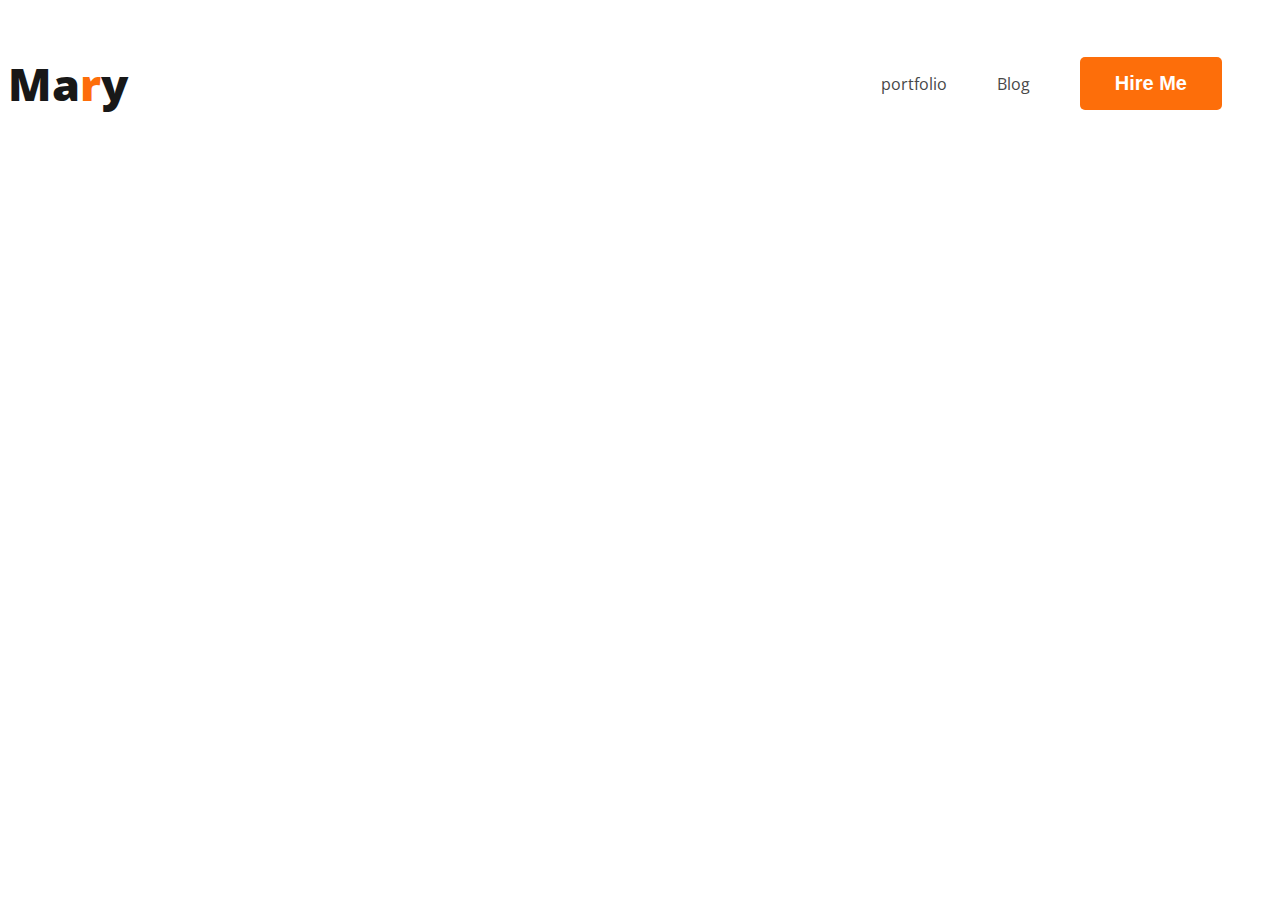
==== portfolio.html @ 8ea54c50 "puss this" ====
<!DOCTYPE html>
<html lang="en">
<head>
    <meta charset="UTF-8">
    <meta name="viewport" content="width=device-width, initial-scale=1.0">
    <title>Web developer portfolio</title>
    <link rel="preconnect" href="https://fonts.googleapis.com">
<link rel="preconnect" href="https://fonts.gstatic.com" crossorigin>
<link href="https://fonts.googleapis.com/css2?family=Open+Sans:wght@400;700;800&display=swap" rel="stylesheet">
    <link rel="stylesheet" href="styles/portfolio.css">
</head>
<body>
    <header>
        <nav>
            <h3 class="nav-title">Ma<span class="text-primary">r</span>y</h3>
            <ul>
                <li><a href="">portfolio</a></li>
                <li><a href="">Blog</a></li>
                <li><button class="btn-primary">Hire Me</button></li>
            </ul>
        </nav>
    </header>

    <main>

    </main>
    <footer>

    </footer>
</body>
</html>
---- styles/portfolio.css ----
/* common styles */
body {
    font-family: 'Lato', sans-serif;
    font-family: 'Open Sans', sans-serif;
}

.text-primary {
    color: #fd6e0A;
}

.btn-primary {
    border-radius: 5px;
    background: #fd6e0A;
    border: 0;
    color : white;
    font-size: 20px;
    font-weight: 700;
    padding: 15px 35px;

}

/* nav related styles */
nav {
    display: flex;
    justify-content: space-between;
    align-items: center;
}

.nav-title {
    color: #181818;
    font-size: 45px;
    font-weight: 800;
}

nav>ul {
    display: flex;
    align-items: center;

}

nav li {
    list-style: none;
    margin-right: 50px;
}

nav a {
    text-decoration: none;
    color: #474747;
}
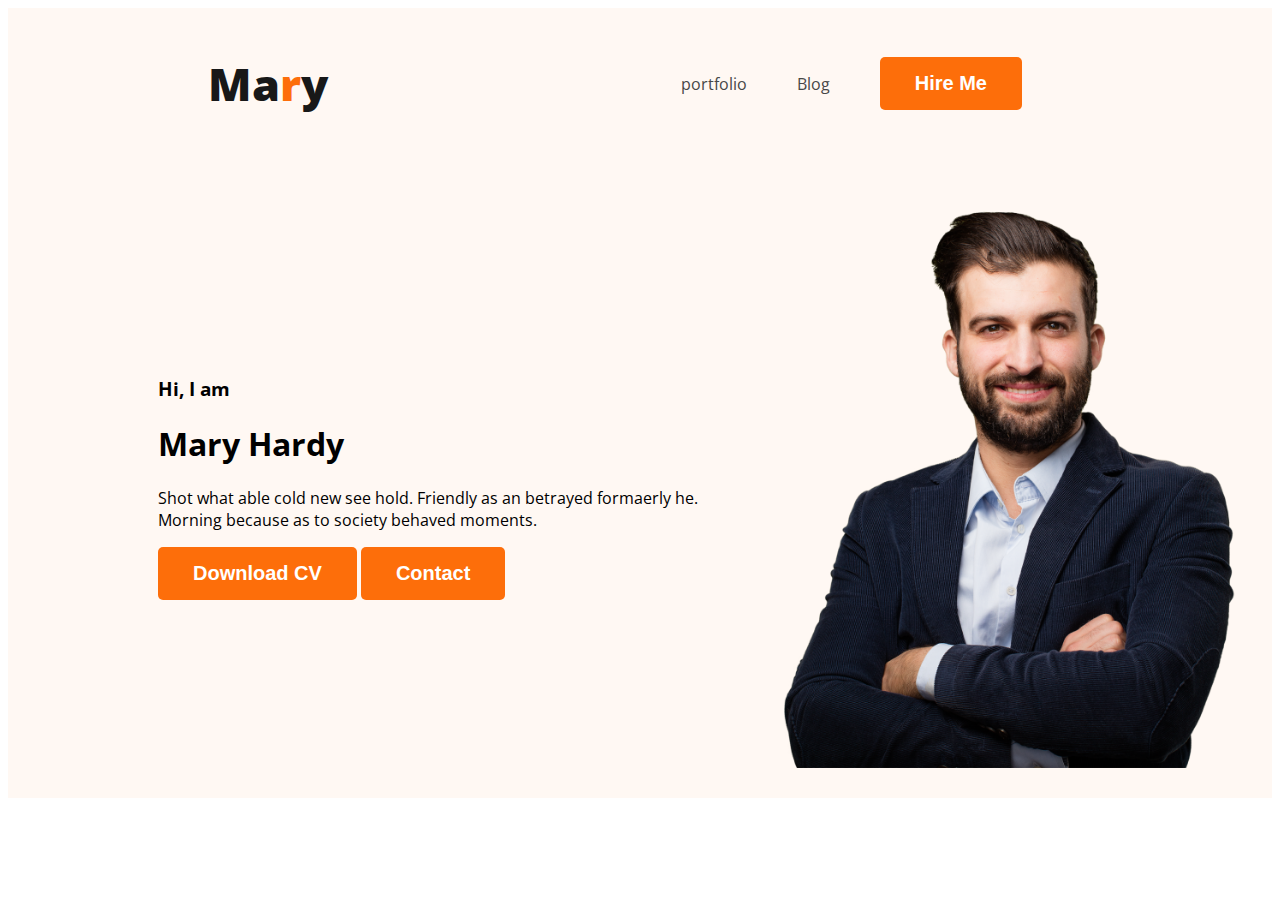
==== commit 165603e3: "add those line" ====
--- a/portfolio.html
+++ b/portfolio.html
@@ -10,7 +10,7 @@
     <link rel="stylesheet" href="styles/portfolio.css">
 </head>
 <body>
-    <header>
+    <header class="header">
         <nav>
             <h3 class="nav-title">Ma<span class="text-primary">r</span>y</h3>
             <ul>
@@ -19,6 +19,16 @@
                 <li><button class="btn-primary">Hire Me</button></li>
             </ul>
         </nav>
+        <div class="banner">
+            <div class="banner-content">
+                <h3 class="banner-greeting">Hi, I am</h3>
+                <h1 class="banner-title">Mary Hardy</h1>
+                <p>Shot what able cold new see hold. Friendly as an betrayed formaerly he. Morning because as to society behaved moments.</p>
+                <button class="btn-primary">Download CV</button>
+                <button class="btn-primary">Contact</button>
+            </div>
+            <img class="profile-pic" src="images/hardy.png" alt="">
+        </div>
     </header>
 
     <main>
--- a/styles/portfolio.css
+++ b/styles/portfolio.css
@@ -24,6 +24,7 @@
     display: flex;
     justify-content: space-between;
     align-items: center;
+    margin: 0 200px;
 }
 
 .nav-title {
@@ -46,4 +47,16 @@
 nav a {
     text-decoration: none;
     color: #474747;
+}
+/* header related styles */
+.header {
+    background-color: #FFF8F3;
+}
+.banner{
+    padding: 30px 30px 30px 150px;
+    display: flex;
+    align-items: center;
+}
+.banner .profile-pic{
+    width: 500px;
 }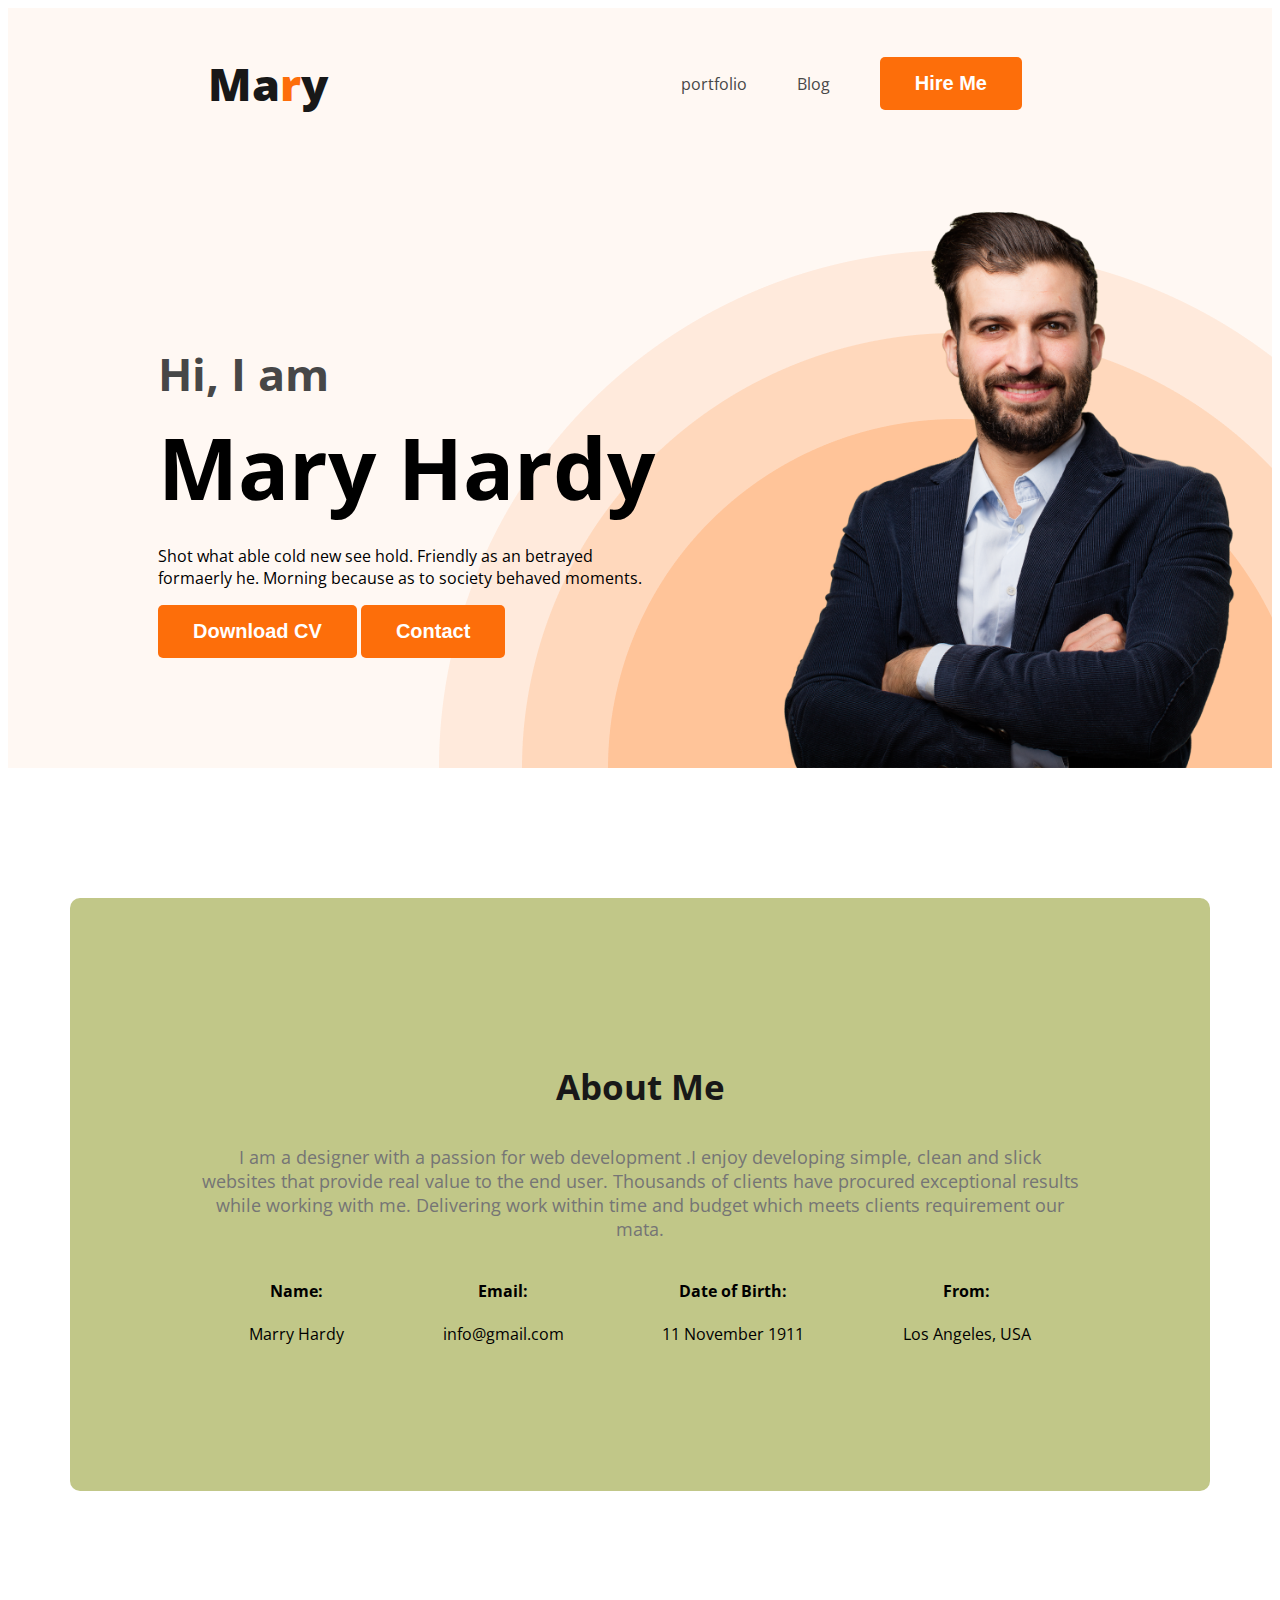
==== commit ae1e1e7f: "ami commit" ====
--- a/portfolio.html
+++ b/portfolio.html
@@ -23,7 +23,7 @@
             <div class="banner-content">
                 <h3 class="banner-greeting">Hi, I am</h3>
                 <h1 class="banner-title">Mary Hardy</h1>
-                <p>Shot what able cold new see hold. Friendly as an betrayed formaerly he. Morning because as to society behaved moments.</p>
+                <p class="banner-discription">Shot what able cold new see hold. Friendly as an betrayed formaerly he. Morning because as to society behaved moments.</p>
                 <button class="btn-primary">Download CV</button>
                 <button class="btn-primary">Contact</button>
             </div>
@@ -32,7 +32,28 @@
     </header>
 
     <main>
-
+     <section class="about">
+     <h3 class="section-title">About Me</h3>
+     <p class="section-description">I am a designer with a passion for web development .I enjoy developing simple, clean and slick websites that provide real value to the end user. Thousands of clients have procured exceptional results while working with me. Delivering work within time and budget which meets clients requirement our mata.</p>
+     <div class="about-info-container">
+           <div class="about-info">
+            <h4 class="info-title">Name:</h4>
+            <p class="info-description">Marry Hardy</p>
+           </div>
+           <div class="about-info">
+            <h4 class="info-title">Email:</h4>
+            <p class="info-description">info@gmail.com</p>
+           </div>
+           <div class="about-info">
+            <h4 class="info-title">Date of Birth:</h4>
+            <p class="info-description">11 November 1911</p>
+           </div>
+           <div class="about-info">
+            <h4 class="info-title">From:</h4>
+            <p class="info-description">Los Angeles, USA</p>
+           </div>
+     </div>
+    </section>
     </main>
     <footer>
 
--- a/styles/portfolio.css
+++ b/styles/portfolio.css
@@ -18,7 +18,17 @@
     padding: 15px 35px;
 
 }
-
+.section-title{
+    color: #181818;
+    text-align: center;
+    font-size: 35px;
+    font-weight: 700px;
+}
+.section-description{
+    color: #757575;
+    text-align: center;
+    font-size: 18px;
+}
 /* nav related styles */
 nav {
     display: flex;
@@ -51,12 +61,53 @@
 /* header related styles */
 .header {
     background-color: #FFF8F3;
+    background-image: url('../images/header_bg.png');
+    background-repeat: no-repeat;
+    background-position: bottom right;
 }
 .banner{
-    padding: 30px 30px 30px 150px;
+    padding: 30px 30px 0px 150px;
     display: flex;
     align-items: center;
+    justify-content: space-between;
+}
+.banner-content{
+    max-width: 500px;
 }
 .banner .profile-pic{
     width: 500px;
+}
+.banner-greeting{
+    font-size: 45px;
+    color: #474747;
+    margin-bottom: 0;
+}
+.banner-title {
+    font-size: 85px;
+    font-weight: 700;
+    margin-top: 5px;
+    margin-bottom: 20px;
+}
+.banner-discription{
+    margin-top: 0px;
+}
+/* Main section styles */
+main{
+    max-width: 1140px;
+    margin: 0 auto;
+}
+
+
+.about{
+    padding: 130px;
+    border-radius: 10px;
+    background: #c1c788;
+    margin: 130px 0;
+}
+.about-info-container{
+    display: flex;
+    justify-content: space-around;
+}
+.about-info{
+    text-align: center;
 }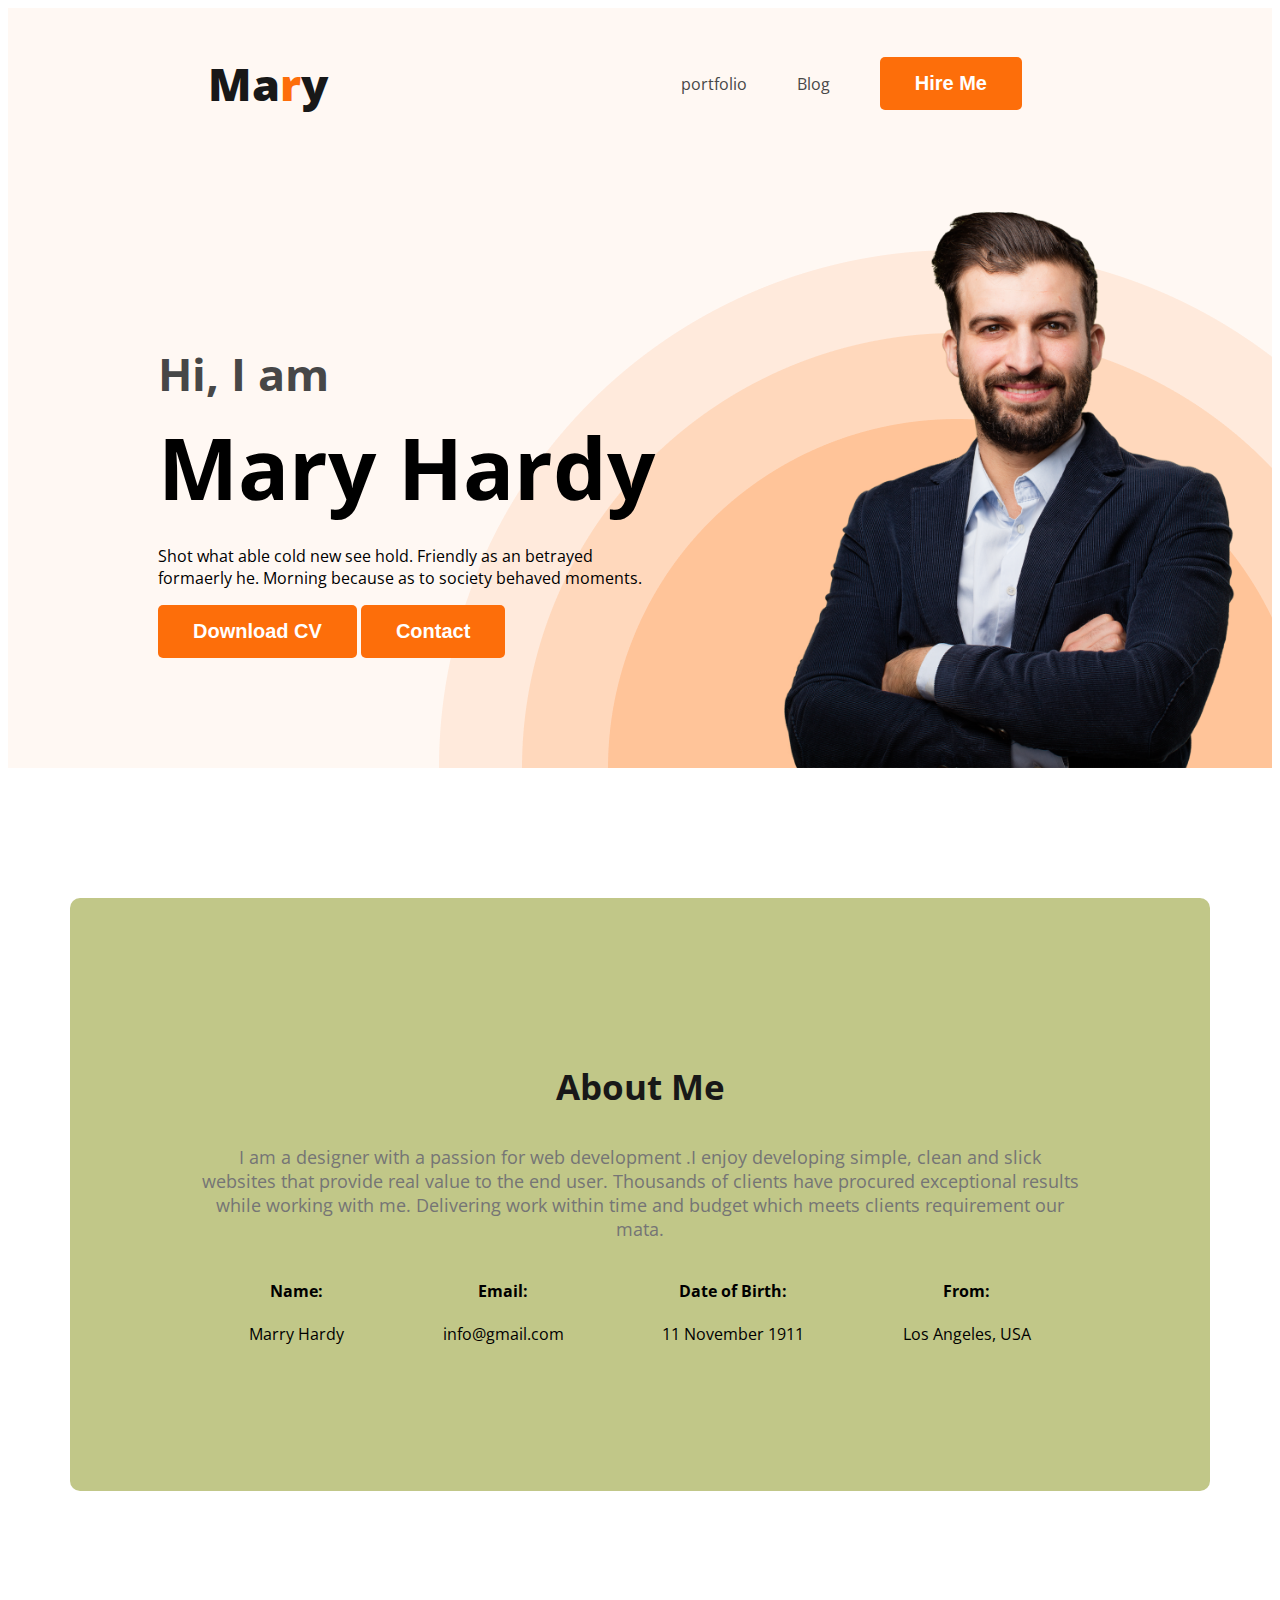
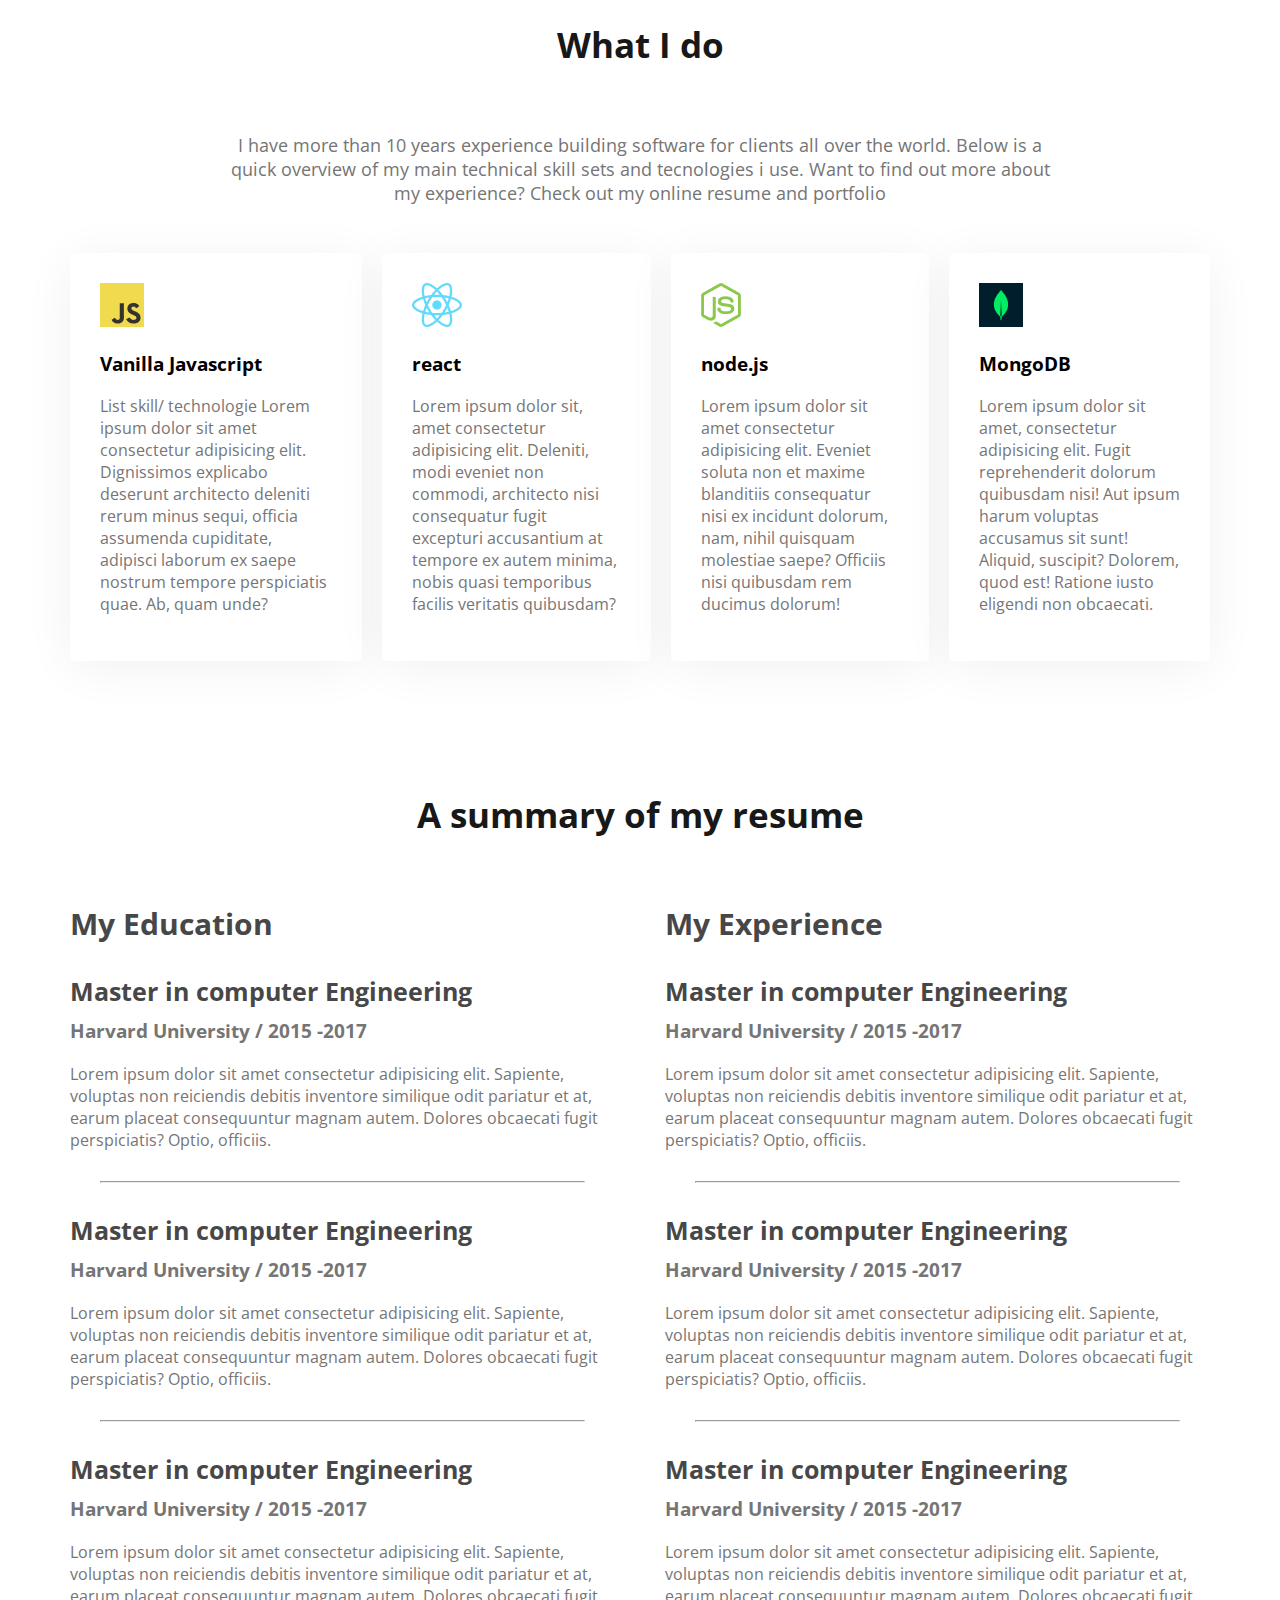
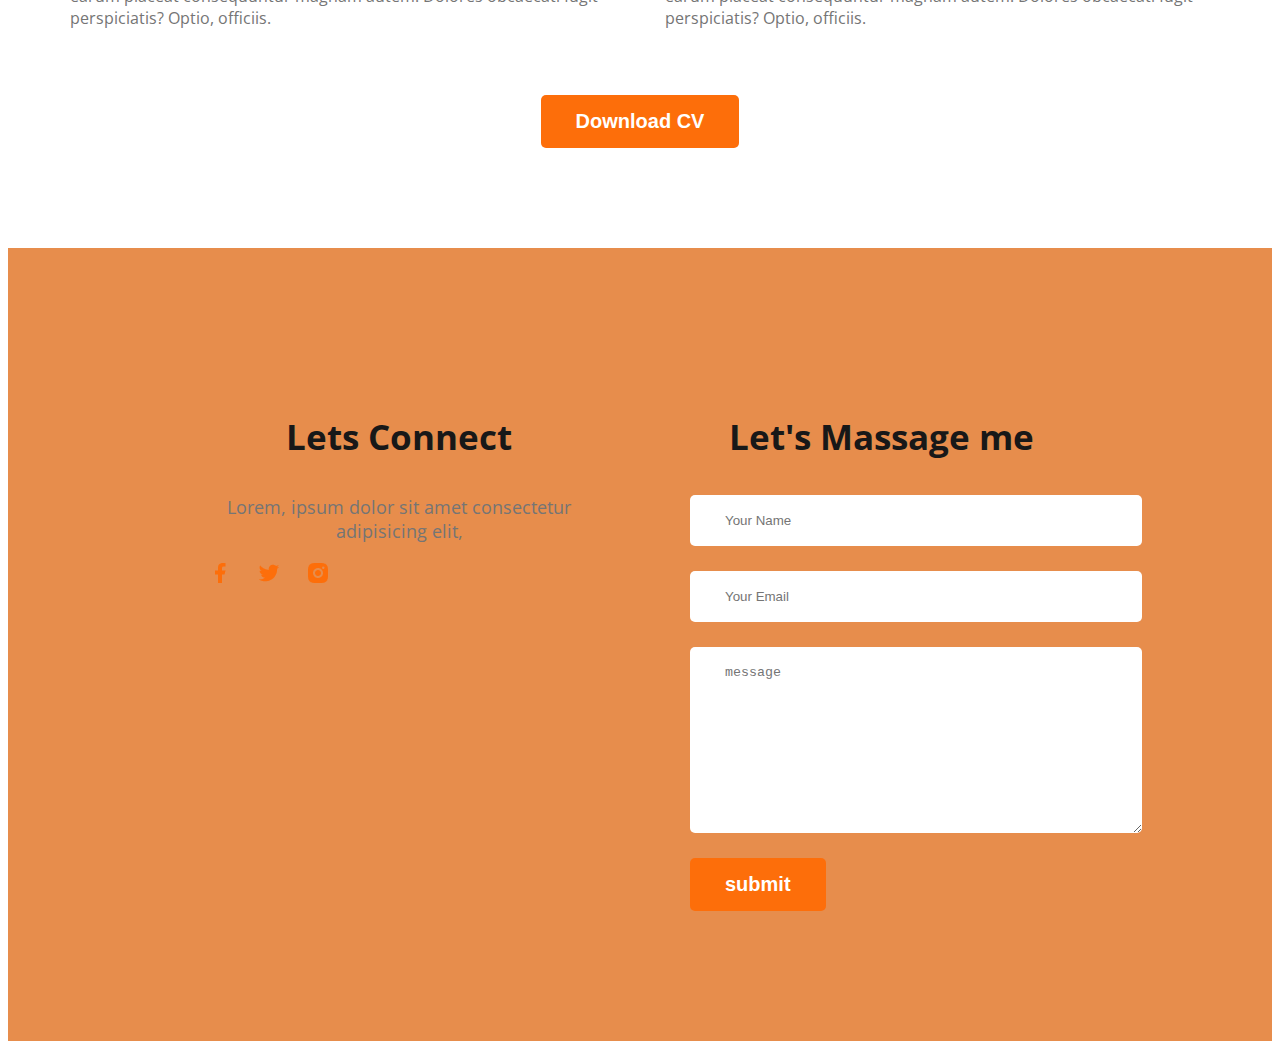
==== commit 56bfaa46: "finish the portfolio" ====
--- a/portfolio.html
+++ b/portfolio.html
@@ -1,14 +1,16 @@
 <!DOCTYPE html>
 <html lang="en">
+
 <head>
     <meta charset="UTF-8">
     <meta name="viewport" content="width=device-width, initial-scale=1.0">
     <title>Web developer portfolio</title>
     <link rel="preconnect" href="https://fonts.googleapis.com">
-<link rel="preconnect" href="https://fonts.gstatic.com" crossorigin>
-<link href="https://fonts.googleapis.com/css2?family=Open+Sans:wght@400;700;800&display=swap" rel="stylesheet">
+    <link rel="preconnect" href="https://fonts.gstatic.com" crossorigin>
+    <link href="https://fonts.googleapis.com/css2?family=Open+Sans:wght@400;700;800&display=swap" rel="stylesheet">
     <link rel="stylesheet" href="styles/portfolio.css">
 </head>
+
 <body>
     <header class="header">
         <nav>
@@ -23,7 +25,8 @@
             <div class="banner-content">
                 <h3 class="banner-greeting">Hi, I am</h3>
                 <h1 class="banner-title">Mary Hardy</h1>
-                <p class="banner-discription">Shot what able cold new see hold. Friendly as an betrayed formaerly he. Morning because as to society behaved moments.</p>
+                <p class="banner-discription">Shot what able cold new see hold. Friendly as an betrayed formaerly he.
+                    Morning because as to society behaved moments.</p>
                 <button class="btn-primary">Download CV</button>
                 <button class="btn-primary">Contact</button>
             </div>
@@ -32,31 +35,135 @@
     </header>
 
     <main>
-     <section class="about">
-     <h3 class="section-title">About Me</h3>
-     <p class="section-description">I am a designer with a passion for web development .I enjoy developing simple, clean and slick websites that provide real value to the end user. Thousands of clients have procured exceptional results while working with me. Delivering work within time and budget which meets clients requirement our mata.</p>
-     <div class="about-info-container">
-           <div class="about-info">
-            <h4 class="info-title">Name:</h4>
-            <p class="info-description">Marry Hardy</p>
-           </div>
-           <div class="about-info">
-            <h4 class="info-title">Email:</h4>
-            <p class="info-description">info@gmail.com</p>
-           </div>
-           <div class="about-info">
-            <h4 class="info-title">Date of Birth:</h4>
-            <p class="info-description">11 November 1911</p>
-           </div>
-           <div class="about-info">
-            <h4 class="info-title">From:</h4>
-            <p class="info-description">Los Angeles, USA</p>
-           </div>
-     </div>
-    </section>
+        <section class="about">
+            <h3 class="section-title">About Me</h3>
+            <p class="section-description">I am a designer with a passion for web development .I enjoy developing
+                simple, clean and slick websites that provide real value to the end user. Thousands of clients have
+                procured exceptional results while working with me. Delivering work within time and budget which meets
+                clients requirement our mata.</p>
+            <div class="about-info-container">
+                <div class="about-info">
+                    <h4 class="info-title">Name:</h4>
+                    <p class="info-description">Marry Hardy</p>
+                </div>
+                <div class="about-info">
+                    <h4 class="info-title">Email:</h4>
+                    <p class="info-description">info@gmail.com</p>
+                </div>
+                <div class="about-info">
+                    <h4 class="info-title">Date of Birth:</h4>
+                    <p class="info-description">11 November 1911</p>
+                </div>
+                <div class="about-info">
+                    <h4 class="info-title">From:</h4>
+                    <p class="info-description">Los Angeles, USA</p>
+                </div>
+            </div>
+        </section>
+
+        <!--what i do section start-->
+        <section>
+            <h3 class="section-title">What I do</h3>
+            <p id="what-i-do-description" class="section-description">I have more than 10 years experience building
+                software for clients all over the world. Below is a quick overview of my main technical skill sets and
+                tecnologies i use. Want to find out more about my experience? Check out my online resume and portfolio
+            </p>
+            <div class="skills-container">
+                <div class="skill">
+                    <img src="images/icons/js.png" alt="">
+                    <h3 class="skill-title">Vanilla Javascript</h3>
+                    <p class="skill-description">List skill/ technologie Lorem ipsum dolor sit amet consectetur
+                        adipisicing elit. Dignissimos explicabo deserunt architecto deleniti rerum minus sequi, officia
+                        assumenda cupiditate, adipisci laborum ex saepe nostrum tempore perspiciatis quae. Ab, quam
+                        unde?</p>
+                </div>
+                <div class="skill">
+                    <img src="images/icons/react.png" alt="">
+                    <h3 class="skill-title">react</h3>
+                    <p class="skill-description">Lorem ipsum dolor sit, amet consectetur adipisicing elit. Deleniti,
+                        modi eveniet non commodi, architecto nisi consequatur fugit excepturi accusantium at tempore ex
+                        autem minima, nobis quasi temporibus facilis veritatis quibusdam?</p>
+                </div>
+                <div class="skill">
+                    <img src="images/icons/nodejs.png" alt="">
+                    <h3 class="skill-title">node.js</h3>
+                    <p class="skill-description">Lorem ipsum dolor sit amet consectetur adipisicing elit. Eveniet soluta
+                        non et maxime blanditiis consequatur nisi ex incidunt dolorum, nam, nihil quisquam molestiae
+                        saepe? Officiis nisi quibusdam rem ducimus dolorum!</p>
+                </div>
+                <div class="skill">
+                    <img src="images/icons/mongo.png" alt="">
+                    <h3 class="skill-title">MongoDB</h3>
+                    <p class="skill-description">Lorem ipsum dolor sit amet, consectetur adipisicing elit. Fugit
+                        reprehenderit dolorum quibusdam nisi! Aut ipsum harum voluptas accusamus sit sunt! Aliquid,
+                        suscipit? Dolorem, quod est! Ratione iusto eligendi non obcaecati.</p>
+                </div>
+            </div>
+        </section>
+        <section>
+            <h3 class="section-title">A summary of my resume</h3>
+            <div class="resume-container">
+          <div class="resume-column">
+            <h3 class="resume-column-title">My Education</h3>
+            <div class="resume-item">
+                <h2 class="resume-item-title">Master in computer Engineering</h2>
+                <h3 class="resume-item-institute">Harvard University / 2015 -2017</h3>
+                <p class="resume-item-description">Lorem ipsum dolor sit amet consectetur adipisicing elit. Sapiente, voluptas non reiciendis debitis inventore similique odit pariatur et at, earum placeat consequuntur magnam autem. Dolores obcaecati fugit perspiciatis? Optio, officiis.</p>
+            </div><hr>
+            <div class="resume-item">
+                <h2 class="resume-item-title">Master in computer Engineering</h2>
+                <h3 class="resume-item-institute">Harvard University / 2015 -2017</h3>
+                <p class="resume-item-description">Lorem ipsum dolor sit amet consectetur adipisicing elit. Sapiente, voluptas non reiciendis debitis inventore similique odit pariatur et at, earum placeat consequuntur magnam autem. Dolores obcaecati fugit perspiciatis? Optio, officiis.</p>
+            </div><hr>
+            <div class="resume-item">
+                <h2 class="resume-item-title">Master in computer Engineering</h2>
+                <h3 class="resume-item-institute">Harvard University / 2015 -2017</h3>
+                <p class="resume-item-description">Lorem ipsum dolor sit amet consectetur adipisicing elit. Sapiente, voluptas non reiciendis debitis inventore similique odit pariatur et at, earum placeat consequuntur magnam autem. Dolores obcaecati fugit perspiciatis? Optio, officiis.</p>
+            </div>
+          </div>
+          <div class="resume-column">
+            <h3 class="resume-column-title">My Experience</h3>
+            <div class="resume-item">
+                <h2 class="resume-item-title">Master in computer Engineering</h2>
+                <h3 class="resume-item-institute">Harvard University / 2015 -2017</h3>
+                <p class="resume-item-description">Lorem ipsum dolor sit amet consectetur adipisicing elit. Sapiente, voluptas non reiciendis debitis inventore similique odit pariatur et at, earum placeat consequuntur magnam autem. Dolores obcaecati fugit perspiciatis? Optio, officiis.</p>
+            </div><hr>
+            <div class="resume-item">
+                <h2 class="resume-item-title">Master in computer Engineering</h2>
+                <h3 class="resume-item-institute">Harvard University / 2015 -2017</h3>
+                <p class="resume-item-description">Lorem ipsum dolor sit amet consectetur adipisicing elit. Sapiente, voluptas non reiciendis debitis inventore similique odit pariatur et at, earum placeat consequuntur magnam autem. Dolores obcaecati fugit perspiciatis? Optio, officiis.</p>
+            </div><hr>
+            <div class="resume-item">
+                <h2 class="resume-item-title">Master in computer Engineering</h2>
+                <h3 class="resume-item-institute">Harvard University / 2015 -2017</h3>
+                <p class="resume-item-description">Lorem ipsum dolor sit amet consectetur adipisicing elit. Sapiente, voluptas non reiciendis debitis inventore similique odit pariatur et at, earum placeat consequuntur magnam autem. Dolores obcaecati fugit perspiciatis? Optio, officiis.</p>
+            </div>
+          </div>
+            </div>
+            <div class="download-cv">
+                <button class="btn-primary">Download CV</button>
+            </div>
+        </section>
     </main>
     <footer>
+             <div class="footer-column">
+                <h3 class="section-title">Lets Connect</h3>
+                <p class="section-description">Lorem, ipsum dolor sit amet consectetur adipisicing elit,</p>
+                <div class="social-links">
+                    <a href=""><img src="images/icons/facebook.png" alt=""></a><a href=""><img src="images/icons/twitter.png" alt=""></a><a href=""><img src="images/icons/insta.png" alt=""></a>
+                </div>
+             </div>
+             <div class="footer-column">
+                <h3 class="section-title">Let's Massage me</h3>
+      <form class="contact" action="">
+        <input type="text" placeholder="Your Name">
+       <input type="email" name="" placeholder="Your Email" id="">
 
+    <textarea name="" id="" placeholder="message" cols="30" rows="10"></textarea>
+    <input class="btn-primary" type="submit" value="submit">
+      </form>
+             </div>
     </footer>
 </body>
+
 </html>--- a/styles/portfolio.css
+++ b/styles/portfolio.css
@@ -12,23 +12,26 @@
     border-radius: 5px;
     background: #fd6e0A;
     border: 0;
-    color : white;
+    color: white;
     font-size: 20px;
     font-weight: 700;
     padding: 15px 35px;
 
 }
-.section-title{
+
+.section-title {
     color: #181818;
     text-align: center;
     font-size: 35px;
     font-weight: 700px;
 }
-.section-description{
+
+.section-description {
     color: #757575;
     text-align: center;
     font-size: 18px;
 }
+
 /* nav related styles */
 nav {
     display: flex;
@@ -58,6 +61,7 @@
     text-decoration: none;
     color: #474747;
 }
+
 /* header related styles */
 .header {
     background-color: #FFF8F3;
@@ -65,49 +69,140 @@
     background-repeat: no-repeat;
     background-position: bottom right;
 }
-.banner{
+
+.banner {
     padding: 30px 30px 0px 150px;
     display: flex;
     align-items: center;
     justify-content: space-between;
 }
-.banner-content{
+
+.banner-content {
     max-width: 500px;
 }
-.banner .profile-pic{
+
+.banner .profile-pic {
     width: 500px;
 }
-.banner-greeting{
+
+.banner-greeting {
     font-size: 45px;
     color: #474747;
     margin-bottom: 0;
 }
+
 .banner-title {
     font-size: 85px;
     font-weight: 700;
     margin-top: 5px;
     margin-bottom: 20px;
 }
-.banner-discription{
+
+.banner-discription {
     margin-top: 0px;
 }
+
 /* Main section styles */
-main{
+main {
     max-width: 1140px;
     margin: 0 auto;
 }
-
-
-.about{
+   main section{
+    margin-top: 130px;
+   }
+
+.about {
     padding: 130px;
     border-radius: 10px;
     background: #c1c788;
     margin: 130px 0;
 }
-.about-info-container{
+
+.about-info-container {
     display: flex;
     justify-content: space-around;
 }
-.about-info{
-    text-align: center;
-}+
+.about-info {
+    text-align: center;
+}
+
+/* skills releted styles */
+
+#what-i-do-description {
+    padding: 30px 150px;
+}
+
+.skills-container {
+    display: flex;
+    gap: 20px;
+}
+
+.skill {
+    padding: 30px;
+    border-radius: 5px;
+    background: #fff;
+    box-shadow: 0px 6px 50px 0px rgba(0,0,0,0.06);
+}
+.skill-description{
+    color: #757575;
+}
+
+/* resume section styles */
+.resume-column-title{
+    color: #474747;
+    font-size: 30px;
+    font-weight: 700;
+}
+.resume-container{
+    display: flex;
+    gap: 50px;
+}
+.resume-item-title{
+    color: #474747;
+    font-size: 25px;
+    font-weight: 700;
+    margin-bottom: 10px;;
+}
+.resume-item-institute{
+    margin-bottom: 20px;
+    margin-top: 10px;
+}
+.resume-item-institute, .resume-item-description{
+    color: #757575;
+}
+.resume-container hr{
+    margin: 30px;
+}
+.download-cv{
+    text-align: center;
+    margin-top: 50px;
+}
+
+/* Footer style */
+
+footer{
+    display: flex;
+    gap: 100px;
+    background-color: #e78d4c;
+    margin-top: 100px;
+    padding: 130px 200px;
+    justify-content:space-between;
+}
+.footer-column{
+    width: 50%;
+}
+.social-links a{
+    margin-right: 25px;
+   
+}
+.contact input[type="text"], .contact input[type="email"], textarea{
+    display: block;
+    margin-bottom: 25px;
+    padding: 18px 35px;
+    color: #757575;
+    border-radius: 5px;
+    background-color: #FFF;
+    border: 0;
+    width: 100%;
+}
